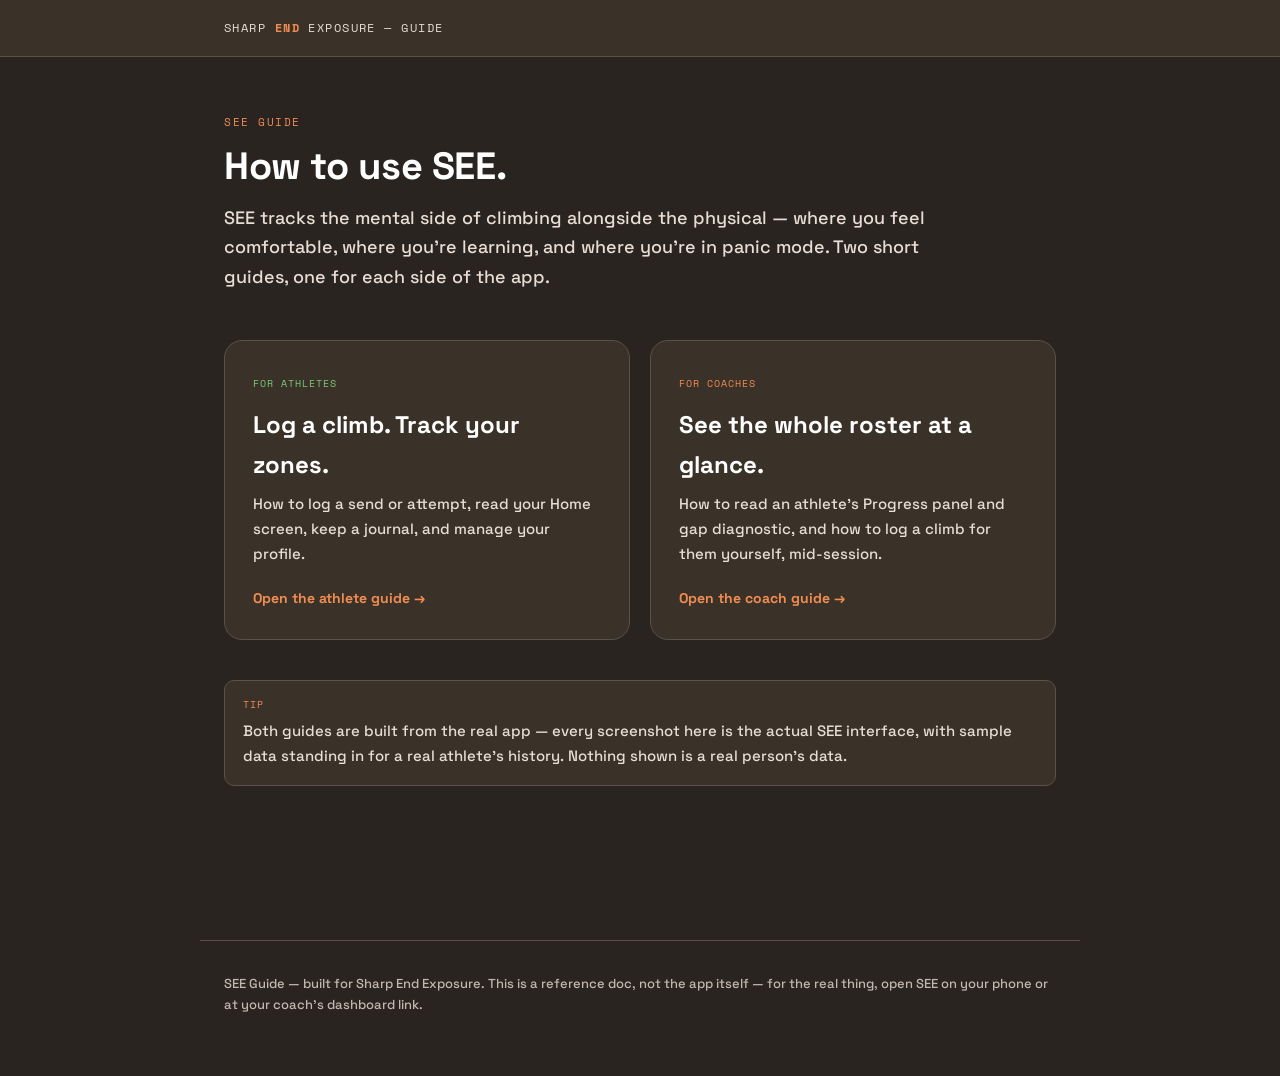
==== index.html @ ea3d7874 "Add site files" ====
<!doctype html>
<html lang="en">
<head>
<meta charset="utf-8">
<meta name="viewport" content="width=device-width, initial-scale=1">
<title>SEE Guide — Sharp End Exposure</title>
<meta name="description" content="How to use SEE, for athletes and for coaches.">
<link rel="stylesheet" href="styles.css">
</head>
<body>

<div class="topbar">
  <div class="topbar-inner">
    <a class="wordmark" href="index.html">SHARP <b>END</b> EXPOSURE — GUIDE</a>
  </div>
</div>

<div class="wrap">
  <div class="hero">
    <p class="eyebrow">SEE Guide</p>
    <h1>How to use SEE.</h1>
    <p class="lede">SEE tracks the mental side of climbing alongside the physical — where you feel comfortable, where you're learning, and where you're in panic mode. Two short guides, one for each side of the app.</p>
  </div>

  <div class="card-grid">
    <a class="big-card athlete" href="athlete-guide.html">
      <span class="tag">For athletes</span>
      <h2>Log a climb. Track your zones.</h2>
      <p>How to log a send or attempt, read your Home screen, keep a journal, and manage your profile.</p>
      <span class="go">Open the athlete guide →</span>
    </a>
    <a class="big-card coach" href="coach-guide.html">
      <span class="tag">For coaches</span>
      <h2>See the whole roster at a glance.</h2>
      <p>How to read an athlete's Progress panel and gap diagnostic, and how to log a climb for them yourself, mid-session.</p>
      <span class="go">Open the coach guide →</span>
    </a>
  </div>

  <div class="callout tip">
    Both guides are built from the real app — every screenshot here is the actual SEE interface, with sample data standing in for a real athlete's history. Nothing shown is a real person's data.
  </div>
</div>

<footer>
  SEE Guide — built for Sharp End Exposure. This is a reference doc, not the app itself — for the real thing, open SEE on your phone or at your coach's dashboard link.
</footer>

</body>
</html>
---- styles.css ----
/* SEE Guide — shared styles, built on the real SEE app design tokens
   (colors/fonts pulled directly from index.html / coach-dashboard.html
   so this guide visually matches the product it documents). */

@import url('https://fonts.googleapis.com/css2?family=Space+Grotesk:wght@500;600;700&family=Space+Mono:wght@400;700&display=swap');

:root{
  --bg:#2a2420; --surface:#3a3228; --surface2:#463e34; --surface3:#524840;
  --border:#5a5248; --border2:#6a6258;
  --text:#ffffff; --muted:#e8ddd4; --muted2:#c0b8ae;
  --accent:#e8763a; --accent-light:#f08c52; --accent-dim:rgba(232,118,58,.15);
  --panic:#e84444; --learning:#f5a623; --comfort:#7ec87a;
  --r-xl:18px; --r-lg:14px; --r-md:10px; --r-sm:8px;
}

*{box-sizing:border-box;}
body{
  margin:0; background:var(--bg); color:var(--text);
  font-family:'Space Grotesk',sans-serif; font-weight:500; font-size:16px; line-height:1.65;
  -webkit-font-smoothing:antialiased;
}
.wrap{max-width:880px; margin:0 auto; padding:0 24px 96px;}
a{color:var(--accent-light);}

/* Top bar, shared across pages */
.topbar{
  border-bottom:1px solid var(--border); background:var(--surface);
}
.topbar-inner{
  max-width:880px; margin:0 auto; padding:18px 24px;
  display:flex; align-items:center; justify-content:space-between; gap:16px; flex-wrap:wrap;
}
.wordmark{
  font-family:'Space Mono',monospace; font-size:12px; letter-spacing:.12em; text-transform:uppercase;
  color:var(--muted); text-decoration:none;
}
.wordmark b{color:var(--accent-light);}
.crumbs{font-size:13px; color:var(--muted2);}
.crumbs a{color:var(--muted2); text-decoration:none; border-bottom:1px dotted var(--border2);}
.crumbs a:hover{color:var(--accent-light);}
.audience-pill{
  font-family:'Space Mono',monospace; font-size:10px; letter-spacing:.08em; text-transform:uppercase;
  border:1px solid var(--border2); border-radius:999px; padding:4px 12px; color:var(--muted2);
}
.audience-pill.athlete{border-color:rgba(126,200,122,.4); color:var(--comfort);}
.audience-pill.coach{border-color:rgba(232,118,58,.4); color:var(--accent-light);}

/* Hero */
.hero{padding:56px 0 8px;}
.eyebrow{
  font-family:'Space Mono',monospace; font-size:11px; letter-spacing:.14em; text-transform:uppercase;
  color:var(--accent-light); margin:0 0 14px;
}
h1{font-size:38px; line-height:1.15; margin:0 0 14px; letter-spacing:-.01em;}
.lede{font-size:18px; color:var(--muted); max-width:60ch; margin:0;}

/* Landing cards */
.card-grid{display:grid; grid-template-columns:1fr 1fr; gap:20px; margin:40px 0;}
@media (max-width:680px){.card-grid{grid-template-columns:1fr;}}
.big-card{
  display:block; text-decoration:none; color:inherit;
  background:var(--surface); border:1px solid var(--border); border-radius:var(--r-xl);
  padding:28px; transition:border-color .15s, transform .15s;
}
.big-card:hover{border-color:var(--accent); transform:translateY(-2px);}
.big-card .tag{
  font-family:'Space Mono',monospace; font-size:10px; letter-spacing:.1em; text-transform:uppercase;
}
.big-card.athlete .tag{color:var(--comfort);}
.big-card.coach .tag{color:var(--accent-light);}
.big-card h2{font-size:24px; margin:10px 0 8px;}
.big-card p{color:var(--muted); margin:0 0 18px; font-size:15px;}
.big-card .go{
  font-weight:700; font-size:14px; color:var(--accent-light);
  display:inline-flex; align-items:center; gap:6px;
}

/* Guide body */
.section{margin:56px 0; padding-top:8px; border-top:1px solid var(--border);}
.section:first-of-type{border-top:none; margin-top:36px;}
.step-num{
  font-family:'Space Mono',monospace; font-size:12px; color:var(--accent-light);
  letter-spacing:.08em; text-transform:uppercase; margin-bottom:8px;
}
.section h2{font-size:26px; margin:0 0 12px;}
.section .dek{color:var(--muted); font-size:16px; margin:0 0 22px; max-width:62ch;}
.shot{
  border:1px solid var(--border); border-radius:var(--r-lg); overflow:hidden;
  background:var(--surface2); margin:20px 0; box-shadow:0 12px 30px rgba(0,0,0,.35);
}
.shot img{display:block; width:100%; height:auto;}
.shot.narrow{max-width:390px;}
.shot.wide{max-width:100%;}
.callout{
  background:var(--surface); border:1px solid var(--border); border-radius:var(--r-md);
  padding:16px 18px; margin:18px 0; font-size:15px; color:var(--muted);
}
.callout.tip::before{content:'TIP'; display:block; font-family:'Space Mono',monospace; font-size:10px; letter-spacing:.1em; color:var(--accent-light); margin-bottom:6px;}
.callout.zone::before{content:'ZONES, EXPLAINED'; display:block; font-family:'Space Mono',monospace; font-size:10px; letter-spacing:.1em; color:var(--learning); margin-bottom:6px;}
ol.steps{padding-left:22px; margin:0 0 20px;}
ol.steps li{margin-bottom:10px; color:var(--muted);}
ol.steps b{color:var(--text);}

.zone-row{display:flex; gap:10px; margin:16px 0; flex-wrap:wrap;}
.zone-chip{
  flex:1; min-width:140px; border-radius:var(--r-md); padding:12px 14px;
  border:1.5px solid; font-size:14px;
}
.zone-chip.comfort{border-color:var(--comfort); background:rgba(126,200,122,.08);}
.zone-chip.learning{border-color:var(--learning); background:rgba(245,166,35,.08);}
.zone-chip.panic{border-color:var(--panic); background:rgba(232,68,68,.08);}
.zone-chip b{display:block; margin-bottom:4px;}
.zone-chip.comfort b{color:var(--comfort);}
.zone-chip.learning b{color:var(--learning);}
.zone-chip.panic b{color:var(--panic);}

.next-link{
  display:flex; align-items:center; justify-content:space-between; gap:16px;
  background:var(--surface); border:1px solid var(--border); border-radius:var(--r-lg);
  padding:20px 24px; text-decoration:none; color:inherit; margin-top:48px;
}
.next-link:hover{border-color:var(--accent);}
.next-link .label{font-family:'Space Mono',monospace; font-size:10px; letter-spacing:.1em; text-transform:uppercase; color:var(--muted2); margin-bottom:4px;}
.next-link .title{font-size:18px; font-weight:700;}
.next-link .arrow{font-size:22px; color:var(--accent-light);}

footer{
  max-width:880px; margin:0 auto; padding:32px 24px 60px; color:var(--muted2); font-size:13px;
  border-top:1px solid var(--border); margin-top:40px;
}

.toc{
  display:flex; flex-wrap:wrap; gap:8px; margin:28px 0 0;
}
.toc a{
  font-size:13px; text-decoration:none; color:var(--muted2);
  border:1px solid var(--border); border-radius:999px; padding:6px 14px;
}
.toc a:hover{color:var(--accent-light); border-color:var(--accent);}
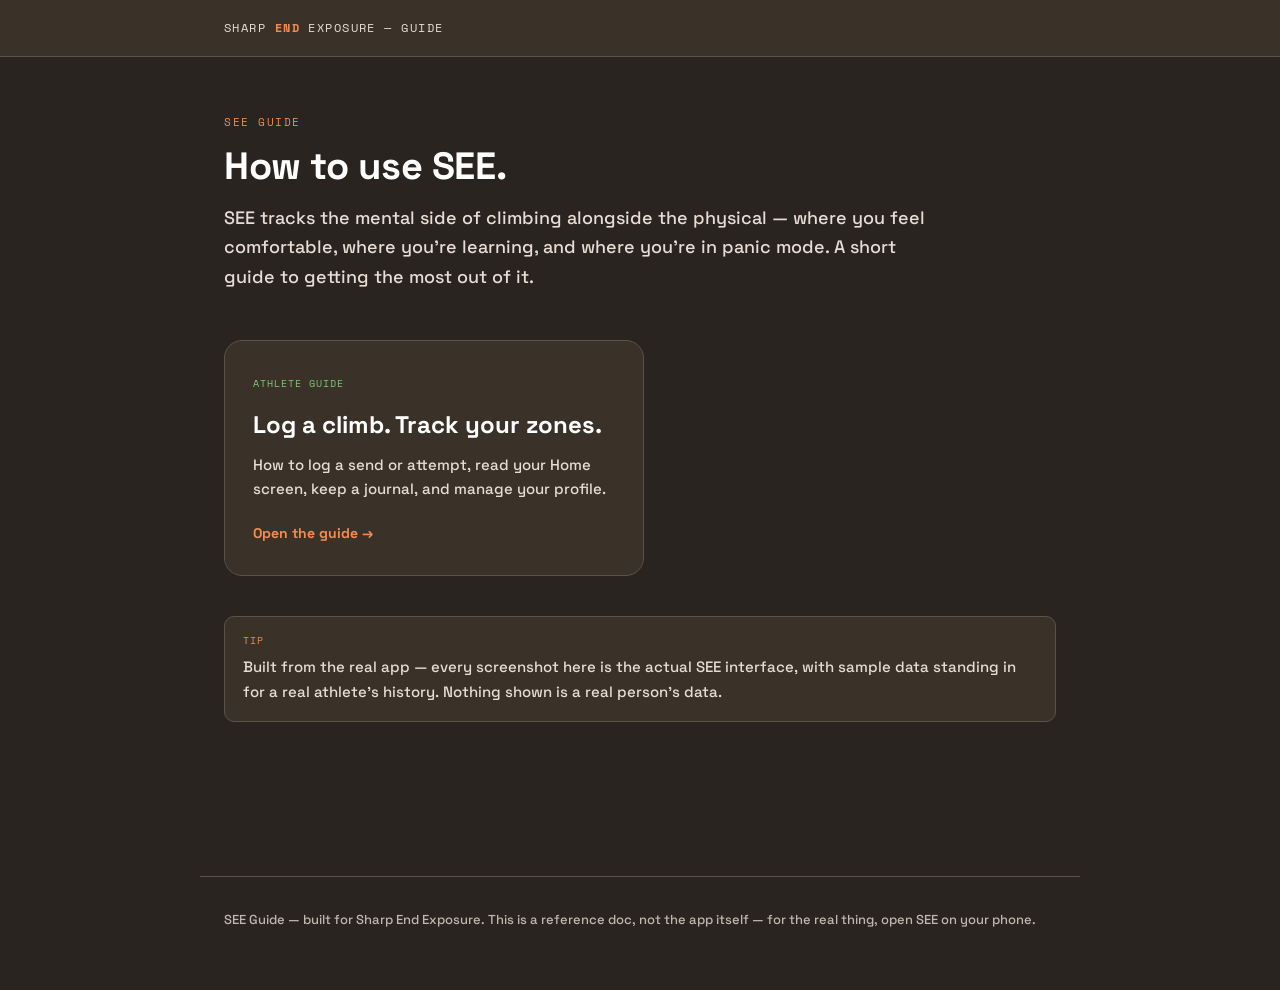
==== commit 1c190ac4: "Add files via upload" ====
--- a/index.html
+++ b/index.html
@@ -4,7 +4,7 @@
 <meta charset="utf-8">
 <meta name="viewport" content="width=device-width, initial-scale=1">
 <title>SEE Guide — Sharp End Exposure</title>
-<meta name="description" content="How to use SEE, for athletes and for coaches.">
+<meta name="description" content="How to use SEE as an athlete.">
 <link rel="stylesheet" href="styles.css">
 </head>
 <body>
@@ -19,31 +19,25 @@
   <div class="hero">
     <p class="eyebrow">SEE Guide</p>
     <h1>How to use SEE.</h1>
-    <p class="lede">SEE tracks the mental side of climbing alongside the physical — where you feel comfortable, where you're learning, and where you're in panic mode. Two short guides, one for each side of the app.</p>
+    <p class="lede">SEE tracks the mental side of climbing alongside the physical — where you feel comfortable, where you're learning, and where you're in panic mode. A short guide to getting the most out of it.</p>
   </div>
 
-  <div class="card-grid">
+  <div class="card-grid single">
     <a class="big-card athlete" href="athlete-guide.html">
-      <span class="tag">For athletes</span>
+      <span class="tag">Athlete guide</span>
       <h2>Log a climb. Track your zones.</h2>
       <p>How to log a send or attempt, read your Home screen, keep a journal, and manage your profile.</p>
-      <span class="go">Open the athlete guide →</span>
-    </a>
-    <a class="big-card coach" href="coach-guide.html">
-      <span class="tag">For coaches</span>
-      <h2>See the whole roster at a glance.</h2>
-      <p>How to read an athlete's Progress panel and gap diagnostic, and how to log a climb for them yourself, mid-session.</p>
-      <span class="go">Open the coach guide →</span>
+      <span class="go">Open the guide →</span>
     </a>
   </div>
 
   <div class="callout tip">
-    Both guides are built from the real app — every screenshot here is the actual SEE interface, with sample data standing in for a real athlete's history. Nothing shown is a real person's data.
+    Built from the real app — every screenshot here is the actual SEE interface, with sample data standing in for a real athlete's history. Nothing shown is a real person's data.
   </div>
 </div>
 
 <footer>
-  SEE Guide — built for Sharp End Exposure. This is a reference doc, not the app itself — for the real thing, open SEE on your phone or at your coach's dashboard link.
+  SEE Guide — built for Sharp End Exposure. This is a reference doc, not the app itself — for the real thing, open SEE on your phone.
 </footer>
 
 </body>
--- a/styles.css
+++ b/styles.css
@@ -57,6 +57,7 @@
 /* Landing cards */
 .card-grid{display:grid; grid-template-columns:1fr 1fr; gap:20px; margin:40px 0;}
 @media (max-width:680px){.card-grid{grid-template-columns:1fr;}}
+.card-grid.single{grid-template-columns:1fr; max-width:420px;}
 .big-card{
   display:block; text-decoration:none; color:inherit;
   background:var(--surface); border:1px solid var(--border); border-radius:var(--r-xl);
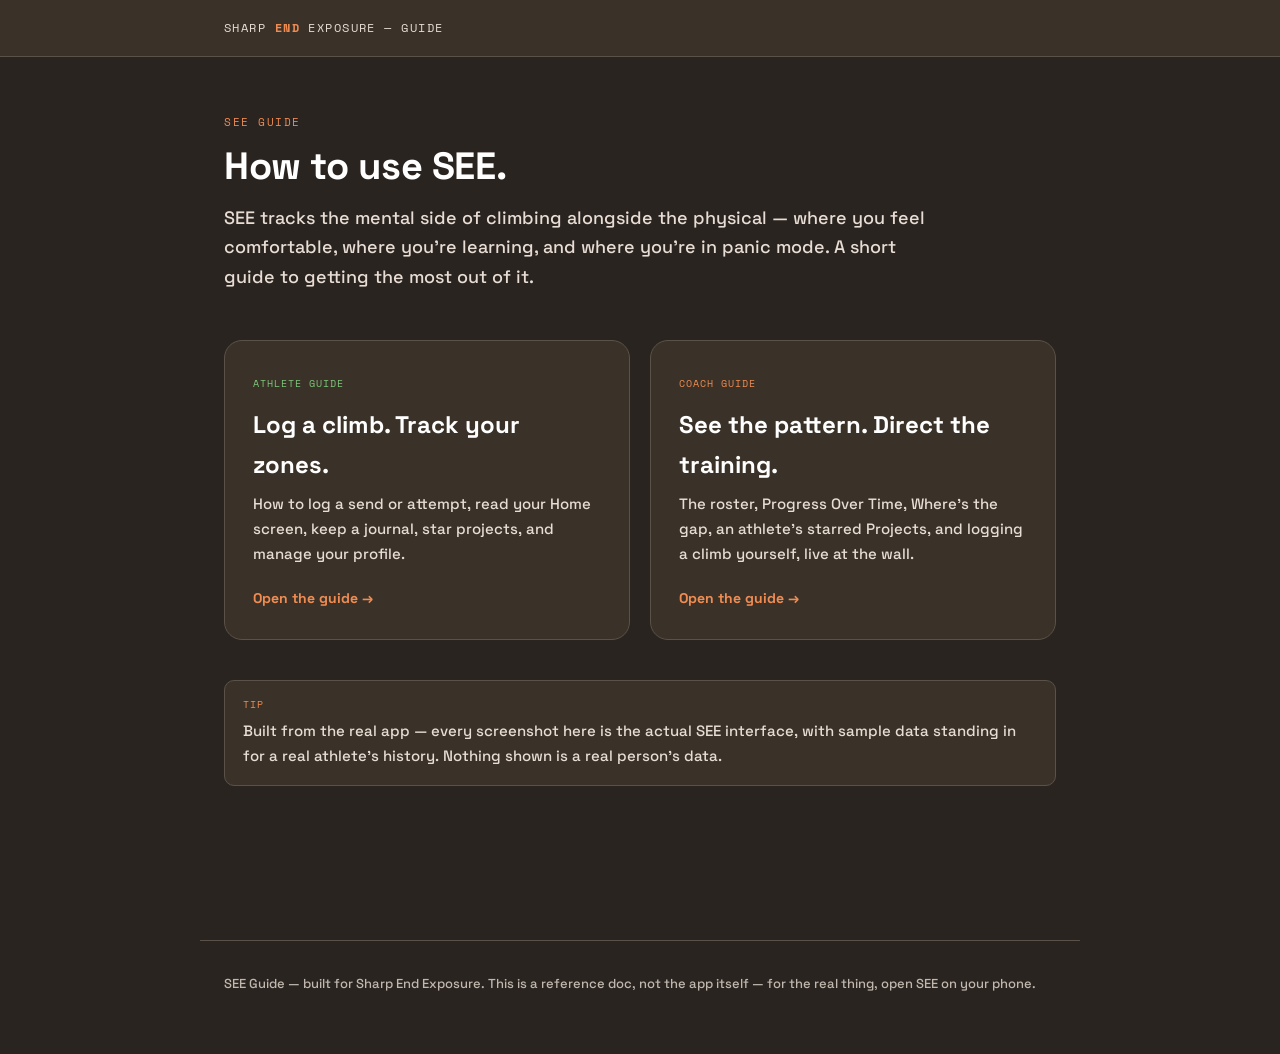
==== commit 1563076c: "Add Projects and Link Add Projects sections to both guides, link coach guide from home  - index.ht" ====
--- a/index.html
+++ b/index.html
@@ -4,7 +4,7 @@
 <meta charset="utf-8">
 <meta name="viewport" content="width=device-width, initial-scale=1">
 <title>SEE Guide — Sharp End Exposure</title>
-<meta name="description" content="How to use SEE as an athlete.">
+<meta name="description" content="How to use SEE, for athletes and coaches.">
 <link rel="stylesheet" href="styles.css">
 </head>
 <body>
@@ -22,11 +22,17 @@
     <p class="lede">SEE tracks the mental side of climbing alongside the physical — where you feel comfortable, where you're learning, and where you're in panic mode. A short guide to getting the most out of it.</p>
   </div>
 
-  <div class="card-grid single">
+  <div class="card-grid">
     <a class="big-card athlete" href="athlete-guide.html">
       <span class="tag">Athlete guide</span>
       <h2>Log a climb. Track your zones.</h2>
-      <p>How to log a send or attempt, read your Home screen, keep a journal, and manage your profile.</p>
+      <p>How to log a send or attempt, read your Home screen, keep a journal, star projects, and manage your profile.</p>
+      <span class="go">Open the guide →</span>
+    </a>
+    <a class="big-card coach" href="coach-guide.html">
+      <span class="tag">Coach guide</span>
+      <h2>See the pattern. Direct the training.</h2>
+      <p>The roster, Progress Over Time, Where's the gap, an athlete's starred Projects, and logging a climb yourself, live at the wall.</p>
       <span class="go">Open the guide →</span>
     </a>
   </div>
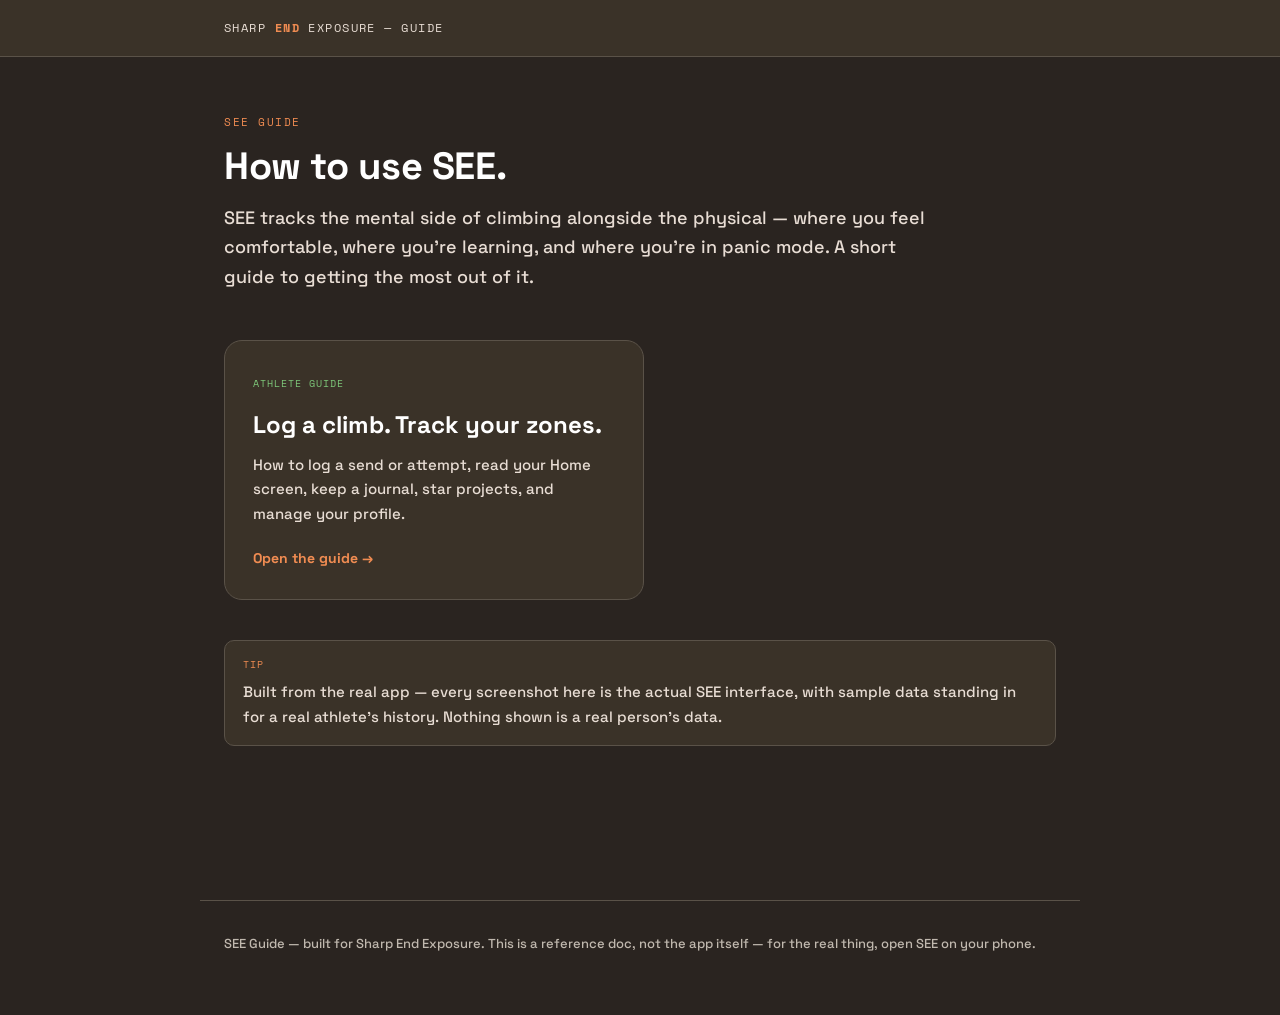
==== commit e693c79d: "Fix stale coach guide content and deploy the access-control fix Fix stale coach guide content and de" ====
--- a/index.html
+++ b/index.html
@@ -4,7 +4,8 @@
 <meta charset="utf-8">
 <meta name="viewport" content="width=device-width, initial-scale=1">
 <title>SEE Guide — Sharp End Exposure</title>
-<meta name="description" content="How to use SEE, for athletes and coaches.">
+<meta name="description" content="How to use SEE, for athletes.">
+<link rel="icon" type="image/svg+xml" href="data:image/svg+xml,%3Csvg xmlns=%27http://www.w3.org/2000/svg%27 viewBox=%270 0 40 48%27%3E%3Crect x=%278%27 y=%274%27 width=%2724%27 height=%2740%27 rx=%2712%27 fill=%27none%27 stroke=%27%23e8763a%27 stroke-width=%274%27/%3E%3Crect x=%274%27 y=%2716%27 width=%278%27 height=%2716%27 rx=%273%27 fill=%27none%27 stroke=%27%23e8763a%27 stroke-width=%272.5%27/%3E%3Cline x1=%278%27 y1=%2716%27 x2=%278%27 y2=%2732%27 stroke=%27%232a2420%27 stroke-width=%275%27/%3E%3Cline x1=%278%27 y1=%2717%27 x2=%278%27 y2=%2731%27 stroke=%27%23e8763a%27 stroke-width=%272%27 stroke-linecap=%27round%27 stroke-dasharray=%272 2%27/%3E%3C/svg%3E">
 <link rel="stylesheet" href="styles.css">
 </head>
 <body>
@@ -22,17 +23,11 @@
     <p class="lede">SEE tracks the mental side of climbing alongside the physical — where you feel comfortable, where you're learning, and where you're in panic mode. A short guide to getting the most out of it.</p>
   </div>
 
-  <div class="card-grid">
+  <div class="card-grid single">
     <a class="big-card athlete" href="athlete-guide.html">
       <span class="tag">Athlete guide</span>
       <h2>Log a climb. Track your zones.</h2>
       <p>How to log a send or attempt, read your Home screen, keep a journal, star projects, and manage your profile.</p>
-      <span class="go">Open the guide →</span>
-    </a>
-    <a class="big-card coach" href="coach-guide.html">
-      <span class="tag">Coach guide</span>
-      <h2>See the pattern. Direct the training.</h2>
-      <p>The roster, Progress Over Time, Where's the gap, an athlete's starred Projects, and logging a climb yourself, live at the wall.</p>
       <span class="go">Open the guide →</span>
     </a>
   </div>
